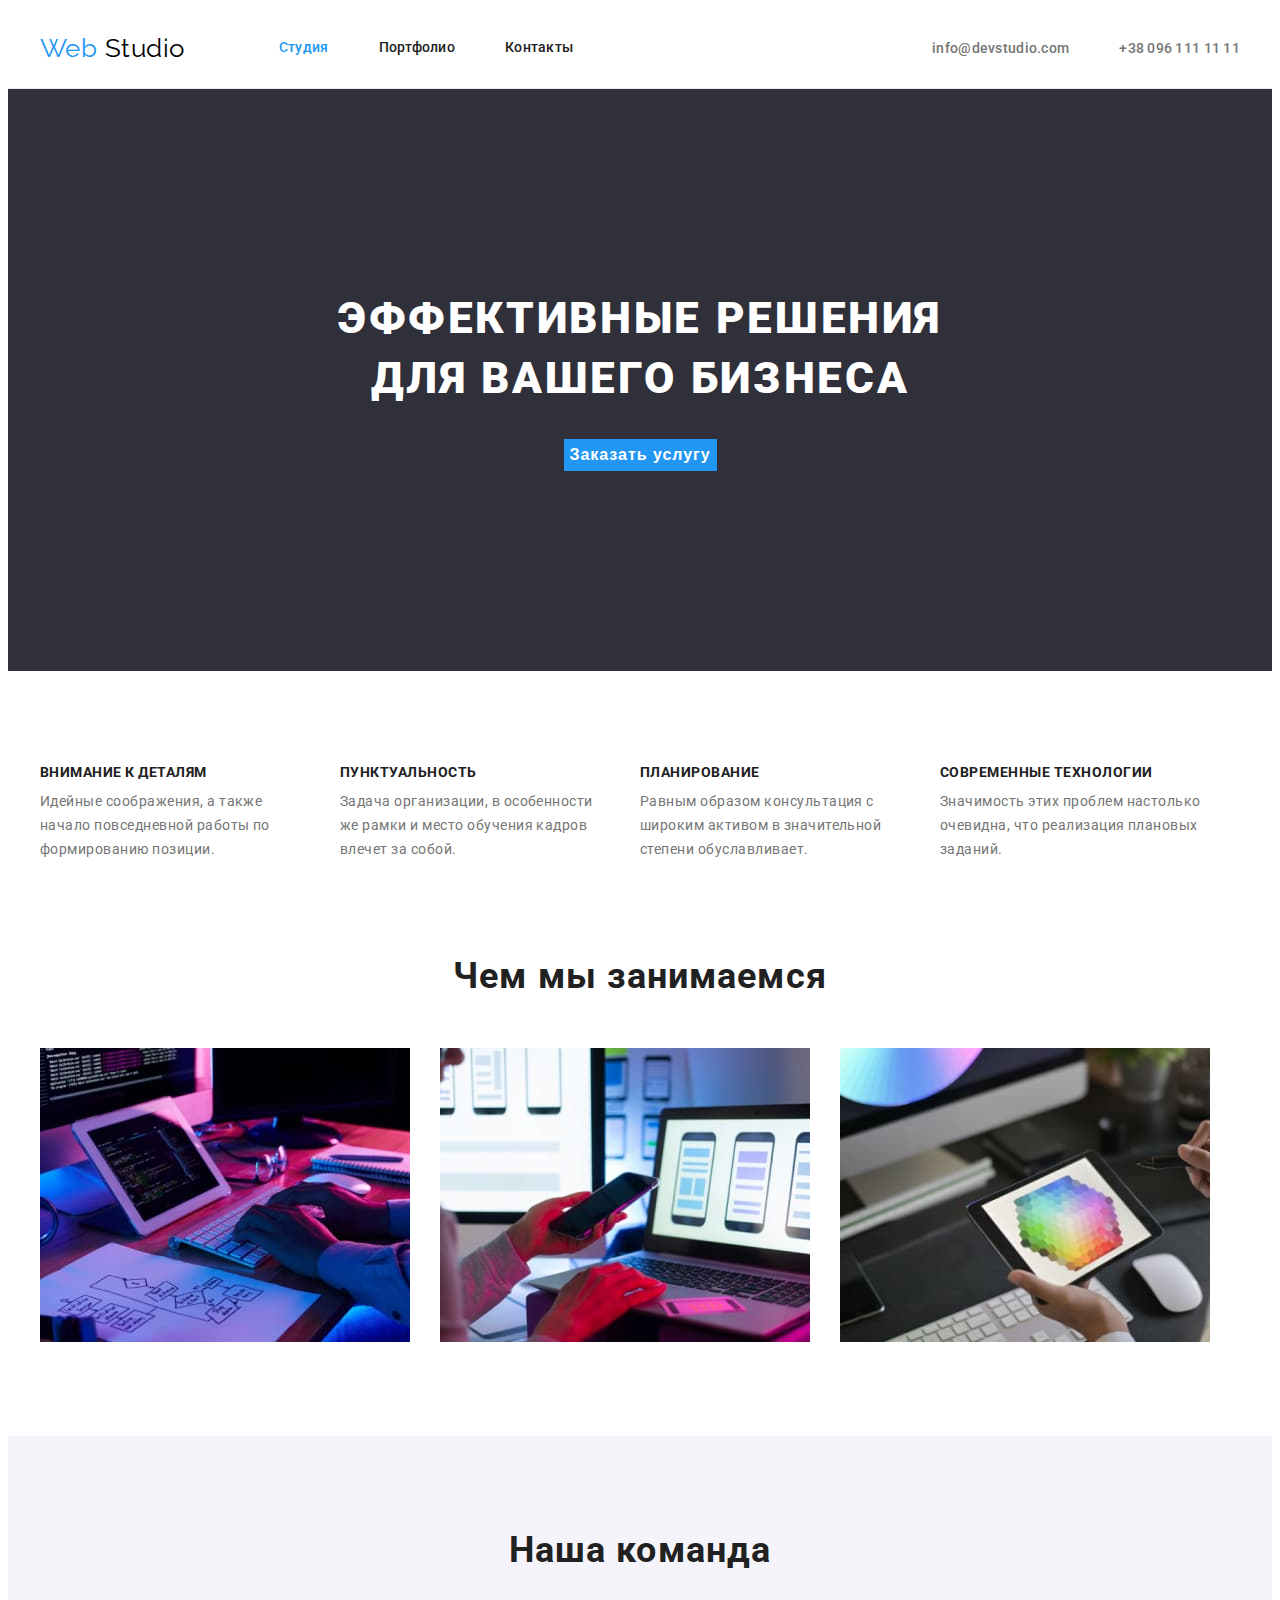
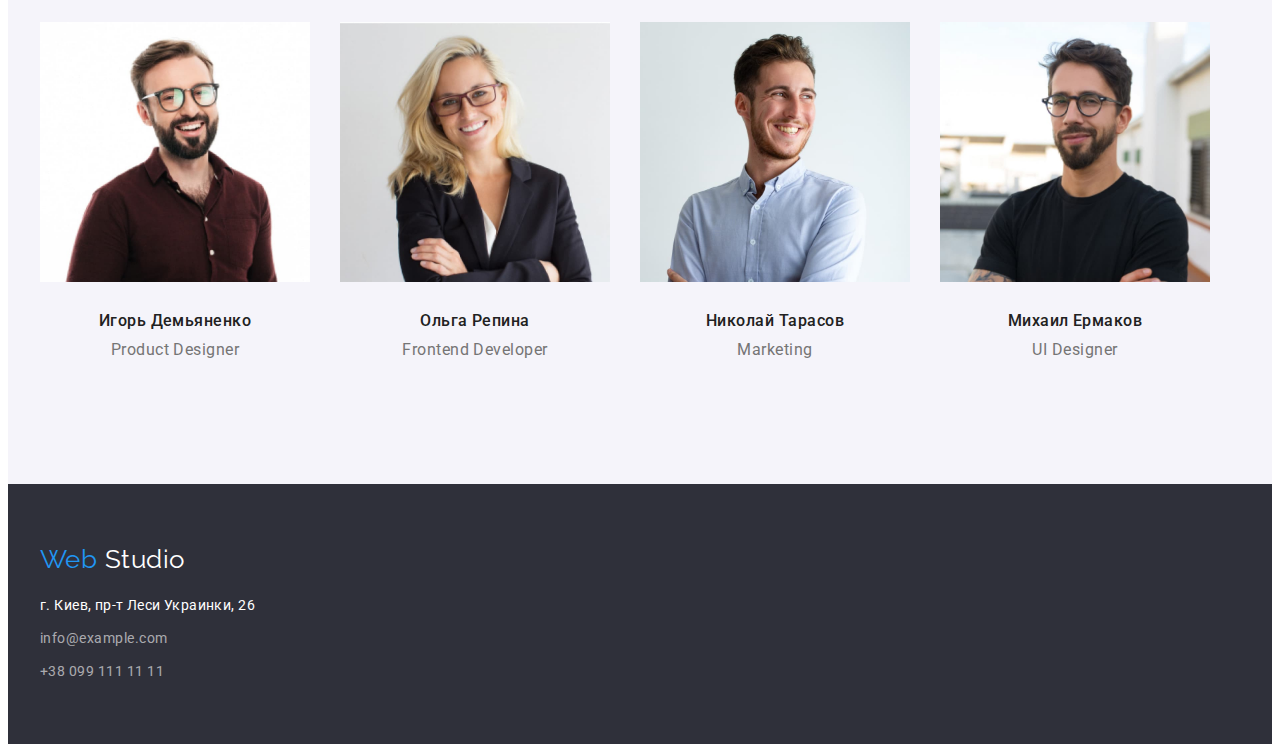
==== index.html @ 9d96d441 "Копирует файлы файлы предыдущей работы" ====
<!DOCTYPE html>
<html lang="ru">
<head>
    <meta charset="UTF-8">
    <meta http-equiv="X-UA-Compatible" content="IE=edge">
    <meta name="viewport" content="width=device-width, initial-scale=1.0">
    <link rel="preconnect" href="https://fonts.googleapis.com">
    <link rel="preconnect" href="https://fonts.gstatic.com" crossorigin>
    <link rel="stylesheet" 
    href="https://cdnjs.cloudflare.com/ajax/libs/modern-normalize/1.1.0/modern-normalize.min.css"
      integrity="sha512-wpPYUAdjBVSE4KJnH1VR1HeZfpl1ub8YT/NKx4PuQ5NmX2tKuGu6U/JRp5y+Y8XG2tV+wKQpNHVUX03MfMFn9Q=="
      crossorigin="anonymous" referrerpolicy="no-referrer"/>
    <link href="https://fonts.googleapis.com/css2?family=Raleway:wght@700&family=Roboto:wght@400;500;700;900&display=swap"
        rel="stylesheet">

    <link rel="stylesheet" href="./css/styles.css">
    <title>Студия</title>
</head>
<body>
<!--HEADER-->
<!--навигация-->
<header class="header">
    <div class="container header-container">
        <nav class="header-nav">
            <a href="./index.html" class="logo link header-logo"> Web <span class="logo-dark">Studio</span> </a>
            <ul class="header-list list">
                <li class="header-item"> <a href="index.html" class="header-link link current">Студия</a> </li>
                <li class="header-item"> <a href="portfolio.html" class="header-link link ">Портфолио</a> </li>
                <li class="header-item"> <a href="" class="header-link link">Контакты</a> </li>
            </ul>
        </nav>
        <!--контакты хедера-->
            <ul class="header-list list">
                <li class="header-item"><a href="mailto:info@devstudio.com" class="header-contacts link">info@devstudio.com</a>
                </li>
                <li class="header-item"><a href="tel:+380961111111" class="header-contacts link">+38 096 111 11 11</a></li>
            </ul>
    </div>
</header>
<!--MAIN-->
<!--кнопка-->
  <main> 
       <section class="hero">
         <div class="container">
               <h1 class="hero-title"> Эффективные решения </br> для вашего бизнеса</h1>
               <button type="button" class="hero-btn">Заказать услугу</button>
         </div>
      </section> 
       
<!--особенности-->
      <section class="section">
          <div class="container ">
              <h2 class="features-title visually-hidden">Особенности</h2>
              <ul class="features-list list">
                <li class="features-item">
                  <h3 class="features-title">Внимание к деталям</h3>
                  <p class="features-text"> Идейные соображения, а также начало повседневной работы по формированию позиции.</p>
                </li>
                <li class="features-item">
                  <h3 class="features-title">Пунктуальность</h3>
                  <p class="features-text">Задача организации, в особенности же рамки и место обучения кадров влечет за собой.</p>
                </li>
                <li class="features-item">
                  <h3 class="features-title">Планирование</h3>
                  <p class="features-text">Равным образом консультация с широким активом в значительной степени обуславливает.</p>
                </li>
                <li class="features-item">
                  <h3 class="features-title">Современные технологии</h3>
                  <p class="features-text">Значимость этих проблем настолько очевидна, что реализация плановых заданий.</p>
                </li>
              </ul>
          </div>
      </section>
<!--чем мы занимаемся-->
      <section class="section activity">
          <div class="container">
              <h2 class="activity-title">Чем мы занимаемся</h2>
                <ul class="activity-list list">
                    <li class="activity-item"><img src="./images/box1.jpg" alt="Сoздание сайта" width="370" height="294"></li>
                    <li class="activity-item"><img src="./images/box2.jpg" alt="Адаптация под мобильные приложения" width="370" height="294"></li>
                    <li class="activity-item"><img src="./images/box3.jpg" alt="Эксклюзивный дизайн" width="370" height="294"></li>
                 </ul>
          </div>
           
      </section>
       
<!--команда-->
       <section class="section team">
           <div class="container">
               <h2 class="section-title-team">Наша команда</h2>
             <ul class="team-list list">
                  <li class="team-item">
                     <img src="./images/img.jpg" alt="Демьяненко" width="270" height="260">
                      <div class="team-item-bottom">
                         <h3 class="team-title">Игорь Демьяненко</h3>
                         <p class="team-text">Product Designer</p>
                      </div>
                  </li>
                  <li class="team-item">
                    <img src="./images/img(1).jpg" alt="Репина" width="270" height="260">
                      <div class="team-item-bottom">
                         <h3 class="team-title">Ольга Репина</h3>
                         <p class="team-text">Frontend Developer</p>
                      </div>
                  </li>
                  <li class="team-item">
                     <img src="./images/img(2).jpg" alt="Тарасов" width="270" height="260">
                      <div class="team-item-bottom">
                         <h3 class="team-title">Николай Тарасов</h3>
                         <p class="team-text">Marketing</p>
                      </div>
                  </li>
                  <li class="team-item">
                     <img src="./images/img(4).jpg" alt="Ермаков" width="270" height="260">
                       <div class="team-item-bottom">
                          <h3 class="team-title">Михаил Ермаков</h3>
                          <p class="team-text">UI Designer</p>
                       </div>
                  </li>
              </ul>
           </div>
            
       </section>
  </main>
    <!--FOOTER-->
    <!--адрес-->
    <footer class="footer">
        <div class="container footer-container">
            <a href="./index.html" class="logo link footer-logo"> Web <span class="footer-logo-light">Studio</span> </a>
          <address>
              <ul class="footer-list list">
                  <li class="footer-item"><a href="" class="address link">г. Киев, пр-т Леси Украинки, 26 </a> </li>
                  <li class="footer-item"><a href="maiilto:info@example.com" class="footer-conracts link">info@example.com</a>
                  </li>
                  <li class="footer-item"><a href="tel:+380991111111" class="footer-conracts link">+38 099 111 11 11</a></li>
              </ul>
          </address>
        </div>
        
    </footer>
</body>
</html>
---- css/styles.css ----
:root {
  --main-title-color: #212121;
  --second-title-color: #757575;
  --third-title-color: #ffffff;
  --main-text-color: #757575;
  --second-text-color: #ffffff99;
  --accent-color: #2196f3;
  --main-btn-color: #2196f3;
  --second-btn-color: #f5f4fa;
  --first-logo-color: #000000;
  --second-logo-color: #ffffff;
  --font-logo: 'Raleway';
  --main-bckgr-color: #ffffff;
  --second-bckgr-color: #2f303a;
  --third-bckgr-color: #f5f4fa;
  --header-bottom-line: #ececec;
  --border-color: #eeeeee;
}

p,
h1,
h2,
h3,
h4,
h5,
h6 {
  margin: 0;
}
ul {
  margin: 0;
  padding: 0;
}
button {
  cursor: pointer;
}
img {
  display: block;
  max-width: 100%;
  height: auto;
}
body {
  font-family: 'Roboto', sans-serif;
  letter-spacing: 0.03em;
  background: #ffffff;
}
.container {
  width: 1200px;
  padding: 0 15px;
  margin: 0 auto;
}
.section {
  padding-top: 94px;
  padding-bottom: 94px;
}
.list {
  list-style: none;
}
.link {
  text-decoration: none;
}

/*--------------------------HEADER----------------------------*/

.header {
  background-color: var(--main-bckgr-color);
  border-bottom: 1px solid var(--header-bottom-line);
}
.header-nav {
  display: flex;
  align-items: center;
}
.header-list {
  display: flex;
  margin-left: auto;
}
.header-item:not(:last-child) {
  margin-right: 50px;
}
.header-container {
  display: flex;
  align-items: center;
}
/*логотип*/
.header-logo {
  margin-right: 94px;
}
.logo {
  color: var(--accent-color);
  font-family: var(--font-logo);
  font-size: 26px;
  line-height: 1.19;
}

.logo-dark {
  color: var(--first-logo-color);
}

/*навигация*/
.header-link {
  display: block;
  padding-top: 32px;
  padding-bottom: 32px;

  font-weight: 500;
  font-size: 14px;
  line-height: 1.14;
  letter-spacing: 0.02em;
  color: var(--main-title-color);
}
.header-link:hover,
.header-link:focus {
  color: var(--accent-color);
}
.header-link.current {
  color: var(--accent-color);
}

/*контакты хедера*/
.header-connect {
  margin-left: auto;
}
.header-connect .header-item:not(:last-child) {
  margin-right: 50px;
}
.header-contacts {
  padding-top: 32px;
  padding-bottom: 32px;

  font-weight: 500;
  font-size: 14px;
  line-height: 1.14;
  letter-spacing: 0.02em;
  color: var(--second-title-color);
}
.header-contacts:hover,
.header-contacts:focus {
  color: var(--accent-color);
}

/*СТУДИЯ------------------------------------------------------*/
/*-----------------------------MAIN----------------------------*/
.hero {
  max-width: 1600px;
  margin: 0 auto;
  padding: 200px 0;

  text-align: center;

  background-color: var(--second-bckgr-color);
}

.hero-title {
  margin-bottom: 30px;
  font-weight: 900;
  font-size: 44px;
  line-height: 1.36;
  letter-spacing: 0.06em;
  text-transform: uppercase;
  color: var(--third-title-color);
}
/*кнопка "заказ услуги"*/

.hero-btn {
  font-weight: bold;
  font-size: 16px;
  color: var(--third-title-color);
  line-height: 1.87;
  letter-spacing: 0.06em;

  border: none;
  background-color: var(--main-btn-color);
}
.hero-btn:hover,
.hero-btn:focus {
  background-color: var(--main-btn-color);
  color: var(--third-title-color);
}

/*особенности*/
.features-list {
  display: flex;

  background-color: var(--main-bckgr-color);
}
.features-item:not(:last-child) {
  margin-right: 30px;
}
.features-item {
  width: 270px;
}
.features-title {
  margin-bottom: 10px;

  font-size: 14px;
  line-height: 1.14;
  text-transform: uppercase;
  color: var(--main-title-color);
}
.features-text {
  font-size: 14px;
  line-height: 1.71;
  color: var(--second-title-color);
}

/*чем мы занимаемся*/
.activity {
  padding-top: 0;
}
.activity-title {
  margin-bottom: 50px;

  font-weight: 700;
  font-size: 36px;
  line-height: 1.16;
  text-align: center;
  letter-spacing: 0.03em;
  color: var(--main-title-color);
}
.activity-list {
  display: flex;
}
.activity-item:not(:last-child) {
  margin-right: 30px;
}
/*наша команда*/
.team {
  background-color: var(--third-bckgr-color);
}

.section-title-team {
  margin-bottom: 50px;

  font-weight: 700;
  font-size: 36px;
  line-height: 1.16;
  text-align: center;
  letter-spacing: 0.03em;
  color: var(--main-title-color);
}
.team-list {
  display: flex;
}
.team-item:not(:last-child) {
  flex-basis: calc(100%-3 * 30px) / 3;
  margin-right: 30px;
}
.team-title {
  margin-bottom: 10px;

  font-weight: 500;
  font-size: 16px;
  line-height: 1.18;
  text-align: center;
  letter-spacing: 0.03em;
  color: var(--main-title-color);
}
.team-text {
  font-size: 16px;
  line-height: 1.18;
  text-align: center;
  letter-spacing: 0.03em;
  color: var(--main-text-color);
}
.team-item-bottom {
  padding-top: 30px;
  padding-bottom: 30px;
}
/*ПОРТФОЛИО---------------------------------------------------*/
/*-------------------------MAIN-------------------------------*/
/*фильтр*/
.visually-hidden {
  position: absolute;
  white-space: nowrap;
  width: 1px;
  height: 1px;
  overflow: hidden;
  border: 0;
  padding: 0;
  clip: rect(0 0 0 0);
  clip-path: inset(50%);
  margin: -1px;
}
.btn-filter {
  display: inline-block;
  padding: 6px 22px;
  font-family: inherit;
  color: var(--main-title-color);
  font-weight: 500;
  font-size: 16px;
  line-height: 1.62;
  text-align: center;

  border-radius: 4px;
  border: transparent;
  background-color: var(--second-btn-color);
}
.btn-filter:hover,
.btn-filter:focus {
  color: var(--third-title-color);
  background-color: var(--main-btn-color);
}

.filter-list {
  display: flex;
  justify-content: center;
  margin-bottom: 50px;
}
.filter-item:not(:last-child) {
  margin-right: 8px;
}
/*проекты*/
.projects-list {
  display: flex;
  flex-wrap: wrap;
}

.projects-item {
  background-color: var(--main-bckgr-color);
}
.projects-item:not(:nth-child(3n)) {
  margin-right: 30px;
}
.projects-item:not(:nth-last-child(-n + 3)) {
  margin-bottom: 30px;
}
.project-title {
  font-weight: 700;
  font-size: 18px;
  line-height: 2;
  letter-spacing: 0.06em;
  color: var(--main-title-color);
}
.project-text {
  font-size: 16px;
  line-height: 1.87;
  letter-spacing: 0.03em;
  color: var(--main-text-color);
}
.project-title-text {
  padding: 20px 24px;
  border-right: 1px solid var(--border-color);
  border-left: 1px solid var(--border-color);
  border-bottom: 1px solid var(--border-color);
}
/*---------------------------FOOTER-----------------------------*/
.footer {
  padding: 60px 0;
  background-color: var(--second-bckgr-color);
}
/*логотип футера*/
.footer-logo-light {
  color: var(--second-logo-color);
}
.footer-logo {
  display: block;
  margin-bottom: 20px;
}
/*адрес*/
.address {
  font-style: normal;
  font-size: 14px;
  letter-spacing: 0.03em;
  line-height: 1.71;
  color: var(--third-title-color);
}
.address:hover,
.address:focus {
  color: var(--main-text-color);
}

.footer-item:not(:last-child) {
  margin-bottom: 9px;
}
.footer-conracts {
  font-style: normal;
  font-size: 14px;
  line-height: 1.71;
  color: var(--second-text-color);
}
.footer-conracts:hover,
.footer-conracts:focus {
  color: #757575;
}
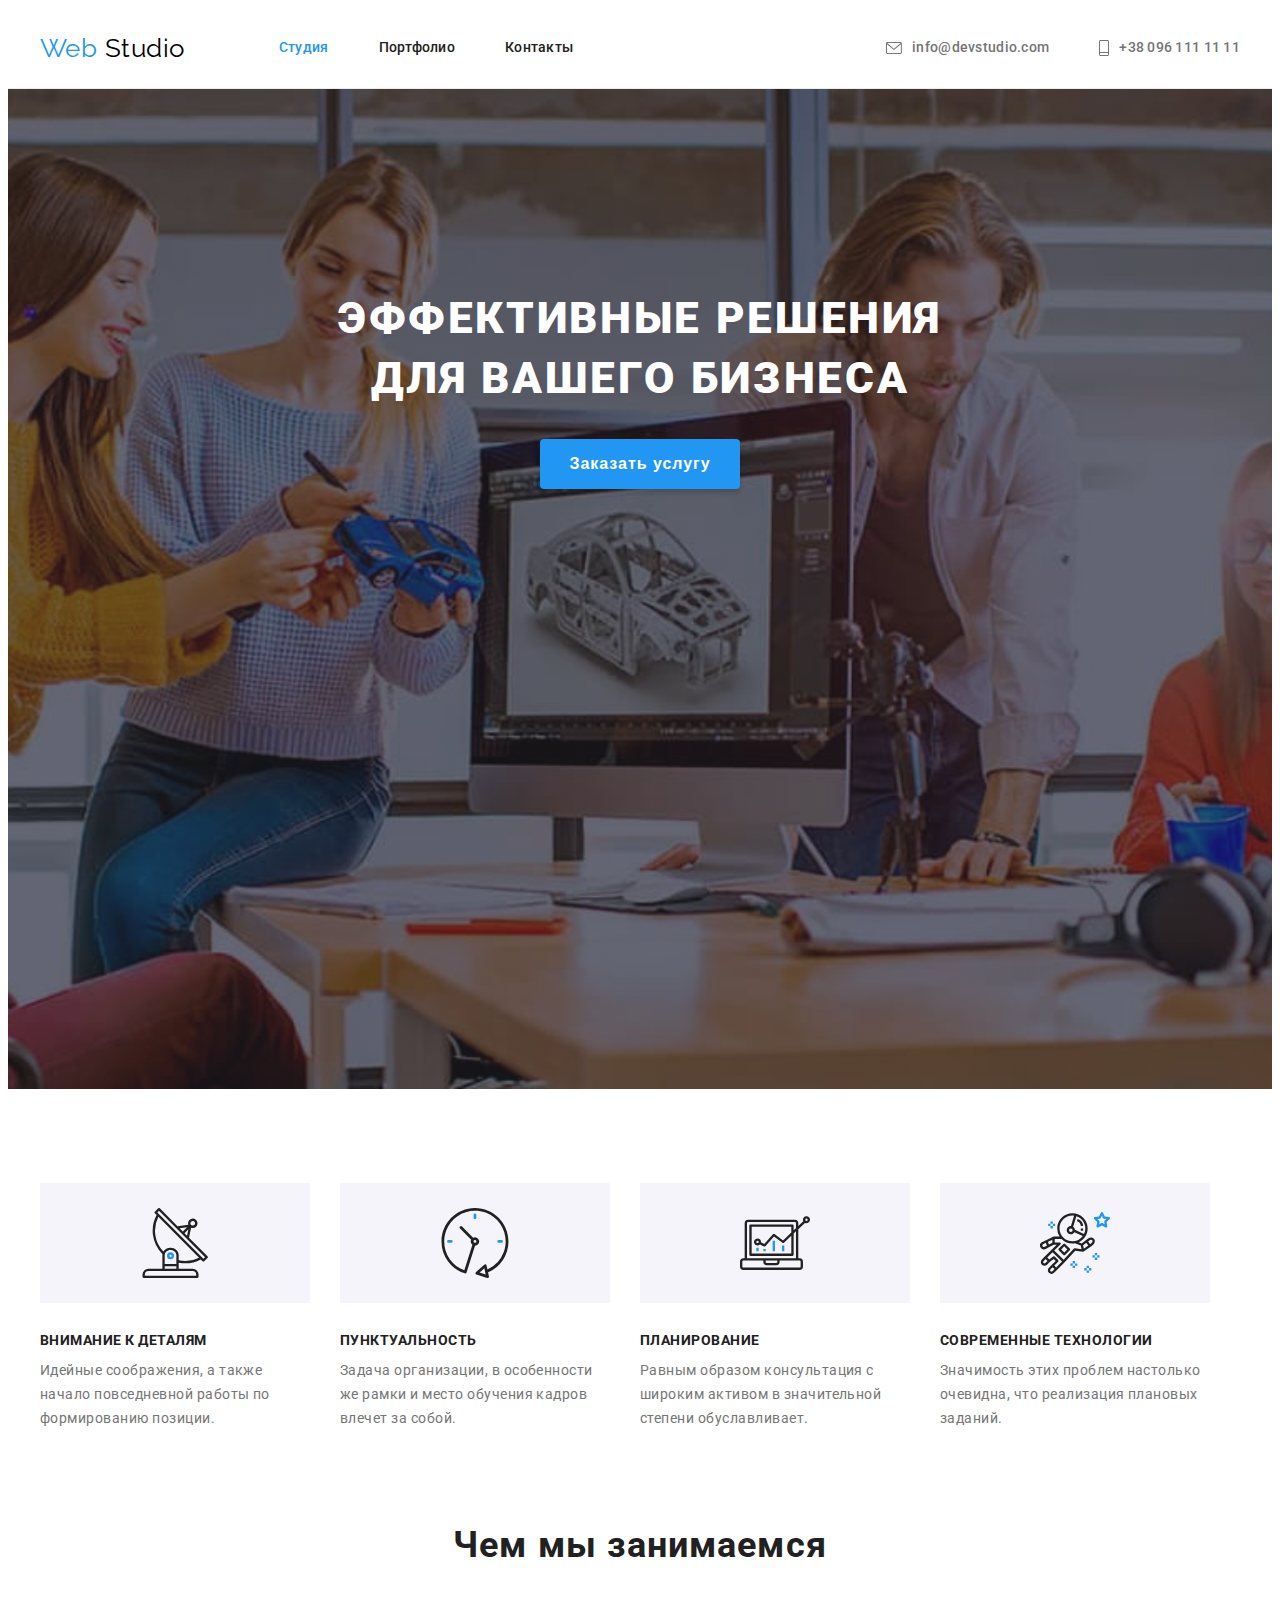
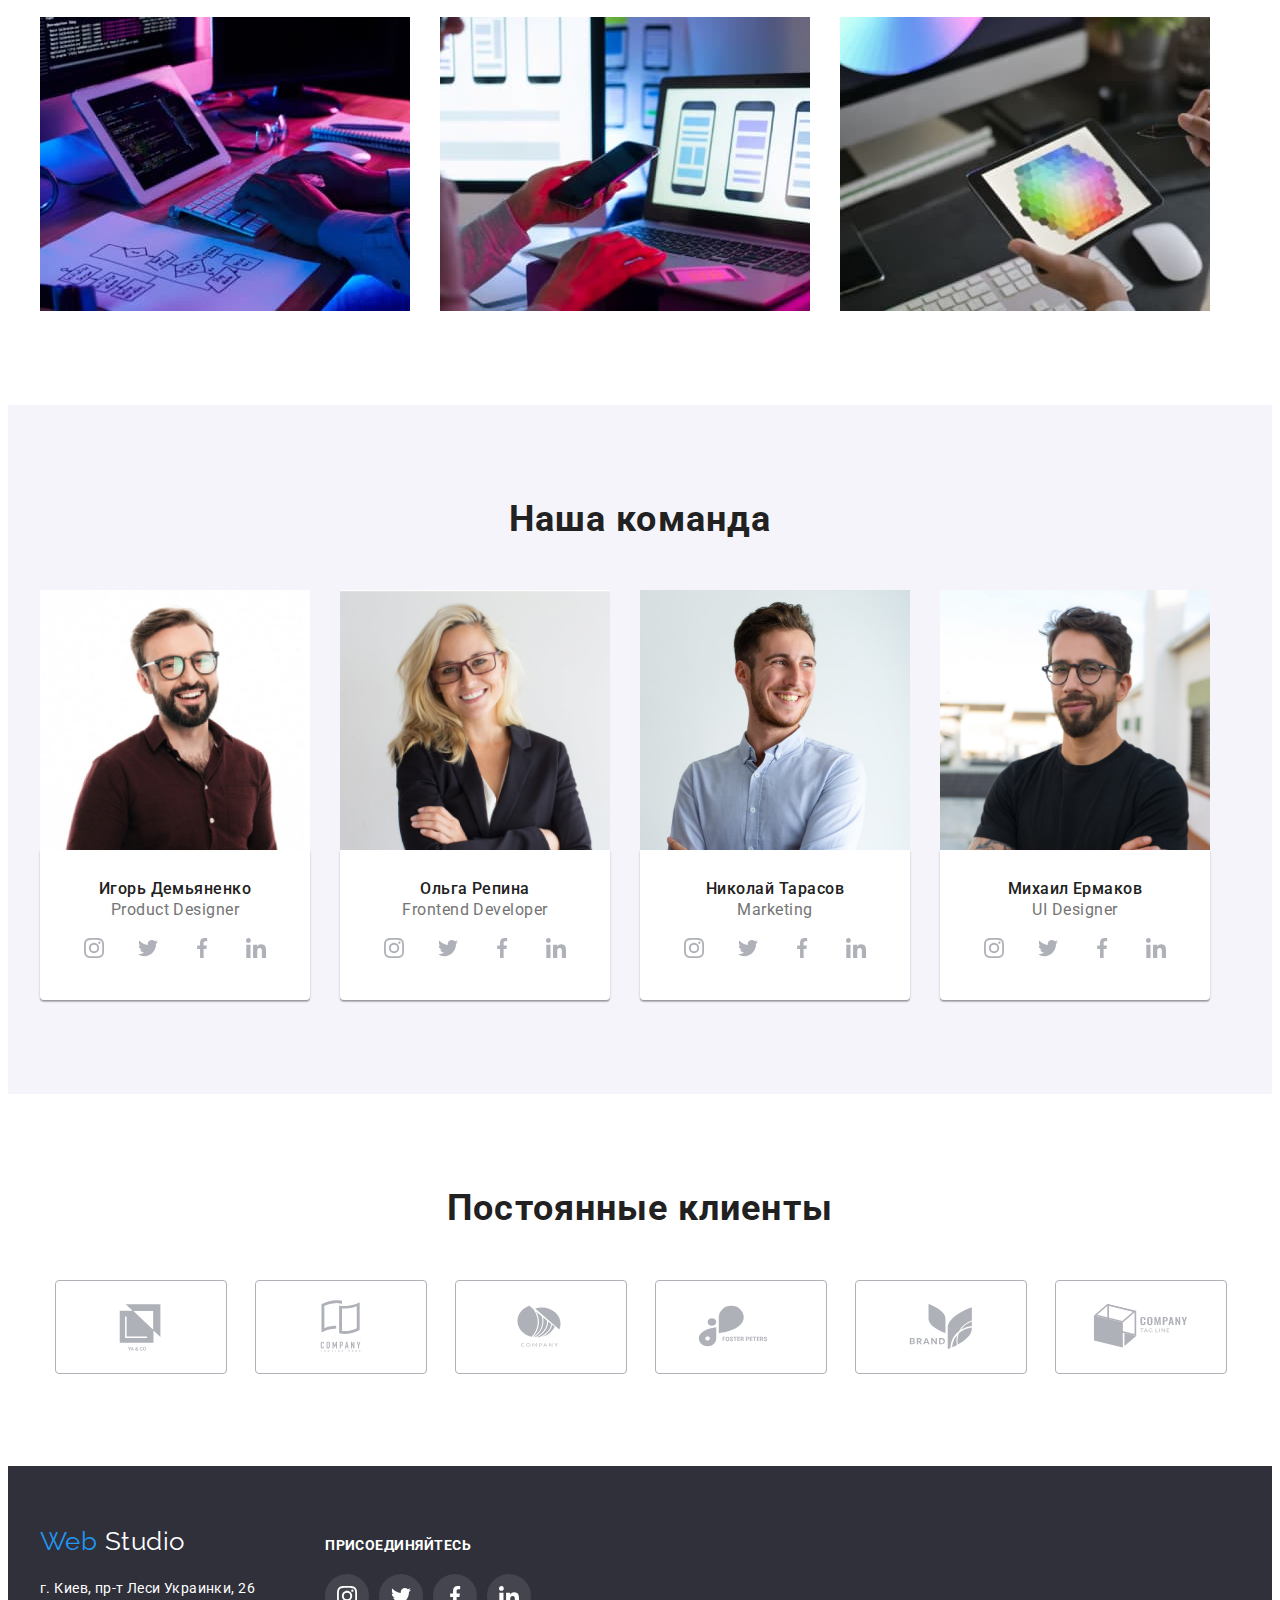
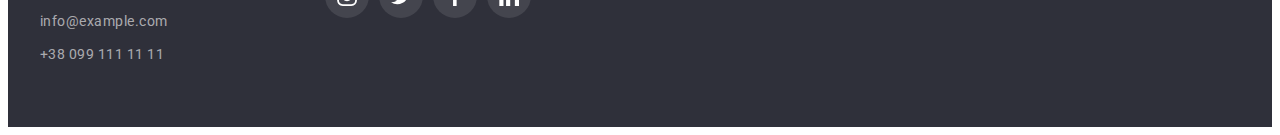
==== commit 41b20dbe: "Добавляет декоративные элементы и эффекты" ====
--- a/index.html
+++ b/index.html
@@ -24,24 +24,35 @@
         <nav class="header-nav">
             <a href="./index.html" class="logo link header-logo"> Web <span class="logo-dark">Studio</span> </a>
             <ul class="header-list list">
-                <li class="header-item"> <a href="index.html" class="header-link link current">Студия</a> </li>
+                <li class="header-item"> <a href="index.html" class="header-link link current">
+                  Студия</a> </li>
                 <li class="header-item"> <a href="portfolio.html" class="header-link link ">Портфолио</a> </li>
                 <li class="header-item"> <a href="" class="header-link link">Контакты</a> </li>
             </ul>
         </nav>
         <!--контакты хедера-->
             <ul class="header-list list">
-                <li class="header-item"><a href="mailto:info@devstudio.com" class="header-contacts link">info@devstudio.com</a>
-                </li>
-                <li class="header-item"><a href="tel:+380961111111" class="header-contacts link">+38 096 111 11 11</a></li>
+                <li class="header-item">
+                  <a href="mailto:info@devstudio.com" class="header-contacts link">
+                  <svg class="mail-icon" width="16" height="12">
+                    <use href="./images/icons.svg#icon-email"></use>
+                  </svg>
+                  info@devstudio.com</a>
+                </li>
+                <li class="header-item">
+                  <a href="tel:+380961111111" class="header-contacts link">
+                    <svg class="mail-icon" width="10" height="16">
+                      <use href="./images/icons.svg#icon-tel"></use>
+                    </svg>
+                    +38 096 111 11 11</a></li>
             </ul>
     </div>
 </header>
 <!--MAIN-->
 <!--кнопка-->
   <main> 
-       <section class="hero">
-         <div class="container">
+       <section class="hero overlay">
+        <div class="container ">
                <h1 class="hero-title"> Эффективные решения </br> для вашего бизнеса</h1>
                <button type="button" class="hero-btn">Заказать услугу</button>
          </div>
@@ -53,18 +64,38 @@
               <h2 class="features-title visually-hidden">Особенности</h2>
               <ul class="features-list list">
                 <li class="features-item">
+                  <div class="thumb">
+                    <svg class="features-icon" width="70" height="70">
+                     <use href="./images/icons.svg#icon-antenna"> </use>
+                    </svg>
+                  </div>  
                   <h3 class="features-title">Внимание к деталям</h3>
                   <p class="features-text"> Идейные соображения, а также начало повседневной работы по формированию позиции.</p>
                 </li>
                 <li class="features-item">
+                  <div class="thumb">
+                    <svg class="features-icon" width="70" height="70">
+                      <use href="./images/icons.svg#icon-clock"> </use>
+                    </svg>
+                  </div>
                   <h3 class="features-title">Пунктуальность</h3>
                   <p class="features-text">Задача организации, в особенности же рамки и место обучения кадров влечет за собой.</p>
                 </li>
                 <li class="features-item">
+                  <div class="thumb">
+                    <svg class="features-icon" width="70" height="70">
+                      <use href="./images/icons.svg#icon-diagram"> </use>
+                    </svg>
+                  </div>
                   <h3 class="features-title">Планирование</h3>
                   <p class="features-text">Равным образом консультация с широким активом в значительной степени обуславливает.</p>
                 </li>
                 <li class="features-item">
+                  <div class="thumb">
+                    <svg class="features-icon" width="70" height="70">
+                      <use href="./images/icons.svg#icon-astronaut"> </use>
+                    </svg>
+                  </div>
                   <h3 class="features-title">Современные технологии</h3>
                   <p class="features-text">Значимость этих проблем настолько очевидна, что реализация плановых заданий.</p>
                 </li>
@@ -74,7 +105,7 @@
 <!--чем мы занимаемся-->
       <section class="section activity">
           <div class="container">
-              <h2 class="activity-title">Чем мы занимаемся</h2>
+              <h2 class="section-title">Чем мы занимаемся</h2>
                 <ul class="activity-list list">
                     <li class="activity-item"><img src="./images/box1.jpg" alt="Сoздание сайта" width="370" height="294"></li>
                     <li class="activity-item"><img src="./images/box2.jpg" alt="Адаптация под мобильные приложения" width="370" height="294"></li>
@@ -87,13 +118,37 @@
 <!--команда-->
        <section class="section team">
            <div class="container">
-               <h2 class="section-title-team">Наша команда</h2>
+               <h2 class="section-title">Наша команда</h2>
              <ul class="team-list list">
                   <li class="team-item">
                      <img src="./images/img.jpg" alt="Демьяненко" width="270" height="260">
                       <div class="team-item-bottom">
                          <h3 class="team-title">Игорь Демьяненко</h3>
                          <p class="team-text">Product Designer</p>
+                         <ul class="team-social-list list">
+                           <li class="team-social-item">
+                             <a href="" class="team-social-link link">
+                               <svg class="team-social-icon" width="20" height="20">
+                                 <use href="./images/icons.svg#icon-instagram"></use>
+                               </svg>
+                             </a>
+                           </li>
+                          <li class="team-social-item">
+                            <a href="" class="team-social-link link"><svg class="team-social-icon" width="20" height="20">
+                              <use href="./images/icons.svg#icon-twitter"></use>
+                            </svg></a>
+                          </li>
+                          <li class="team-social-item">
+                            <a href="" class="team-social-link link"><svg class="team-social-icon" width="20" height="20">
+                              <use href="./images/icons.svg#icon-facebook"></use>
+                            </svg></a>
+                          </li>
+                          <li class="team-social-item">
+                            <a href="" class="team-social-link link"><svg class="team-social-icon" width="20" height="20">
+                              <use href="./images/icons.svg#icon-linkedin"></use>
+                            </svg></a>
+                          </li>
+                         </ul>
                       </div>
                   </li>
                   <li class="team-item">
@@ -101,6 +156,30 @@
                       <div class="team-item-bottom">
                          <h3 class="team-title">Ольга Репина</h3>
                          <p class="team-text">Frontend Developer</p>
+                        <ul class="team-social-list list">
+                          <li class="team-social-item">
+                            <a href="" class="team-social-link link">
+                              <svg class="team-social-icon" width="20" height="20">
+                                <use href="./images/icons.svg#icon-instagram"></use>
+                              </svg>
+                            </a>
+                          </li>
+                          <li class="team-social-item">
+                            <a href="" class="team-social-link link"><svg class="team-social-icon" width="20" height="20">
+                                <use href="./images/icons.svg#icon-twitter"></use>
+                              </svg></a>
+                          </li>
+                          <li class="team-social-item">
+                            <a href="" class="team-social-link link"><svg class="team-social-icon" width="20" height="20">
+                                <use href="./images/icons.svg#icon-facebook"></use>
+                              </svg></a>
+                          </li>
+                          <li class="team-social-item">
+                            <a href="" class="team-social-link link"><svg class="team-social-icon" width="20" height="20">
+                                <use href="./images/icons.svg#icon-linkedin"></use>
+                              </svg></a>
+                          </li>
+                        </ul>
                       </div>
                   </li>
                   <li class="team-item">
@@ -108,6 +187,30 @@
                       <div class="team-item-bottom">
                          <h3 class="team-title">Николай Тарасов</h3>
                          <p class="team-text">Marketing</p>
+                        <ul class="team-social-list list">
+                          <li class="team-social-item">
+                            <a href="" class="team-social-link link">
+                              <svg class="team-social-icon" width="20" height="20">
+                                <use href="./images/icons.svg#icon-instagram"></use>
+                              </svg>
+                            </a>
+                          </li>
+                          <li class="team-social-item">
+                            <a href="" class="team-social-link link"><svg class="team-social-icon" width="20" height="20">
+                                <use href="./images/icons.svg#icon-twitter"></use>
+                              </svg></a>
+                          </li>
+                          <li class="team-social-item">
+                            <a href="" class="team-social-link link"><svg class="team-social-icon" width="20" height="20">
+                                <use href="./images/icons.svg#icon-facebook"></use>
+                              </svg></a>
+                          </li>
+                          <li class="team-social-item">
+                            <a href="" class="team-social-link link"><svg class="team-social-icon" width="20" height="20">
+                                <use href="./images/icons.svg#icon-linkedin"></use>
+                              </svg></a>
+                          </li>
+                        </ul>
                       </div>
                   </li>
                   <li class="team-item">
@@ -115,17 +218,81 @@
                        <div class="team-item-bottom">
                           <h3 class="team-title">Михаил Ермаков</h3>
                           <p class="team-text">UI Designer</p>
+                          <ul class="team-social-list list">
+                            <li class="team-social-item">
+                              <a href="" class="team-social-link link">
+                                <svg class="team-social-icon" width="20" height="20">
+                                  <use href="./images/icons.svg#icon-instagram"></use>
+                                </svg>
+                              </a>
+                            </li>
+                            <li class="team-social-item">
+                              <a href="" class="team-social-link link"><svg class="team-social-icon" width="20" height="20">
+                                  <use href="./images/icons.svg#icon-twitter"></use>
+                                </svg></a>
+                            </li>
+                            <li class="team-social-item">
+                              <a href="" class="team-social-link link"><svg class="team-social-icon" width="20" height="20">
+                                  <use href="./images/icons.svg#icon-facebook"></use>
+                                </svg></a>
+                            </li>
+                            <li class="team-social-item">
+                              <a href="" class="team-social-link link"><svg class="team-social-icon" width="20" height="20">
+                                  <use href="./images/icons.svg#icon-linkedin"></use>
+                                </svg></a>
+                            </li>
+                          </ul>
                        </div>
                   </li>
               </ul>
            </div>
             
+       </section>
+
+       <section class="section client">
+         <div class="container">
+              <h2 class="section-title">Постоянные клиенты</h2>
+            <ul class="client-list list">
+                <li class="client-item"> <a href="" class="client-link link">
+                  <svg class="client-icon" width="106" height="60">
+                    <use href="./images/icons.svg#icon-Logo"></use>
+                  </svg>
+                </a> </li>
+                <li class="client-item"> <a href="" class="client-link link">
+                  <svg class="client-icon" width="106" height="60">
+                    <use href="./images/icons.svg#icon-Logo-1"></use>
+                  </svg>
+                </a> </li>
+                <li class="client-item"> <a href="" class="client-link link">
+                  <svg class="client-icon" width="106" height="60">
+                    <use href="./images/icons.svg#icon-Logo-2"></use>
+                  </svg>
+                </a> </li>
+                <li class="client-item"> <a href="" class="client-link link">
+                  <svg class="client-icon" width="106" height="60">
+                    <use href="./images/icons.svg#icon-Logo-3"></use>
+                  </svg>
+                </a> </li>
+                <li class="client-item"> <a href="" class="client-link link">
+                  <svg class="client-icon" width="106" height="60">
+                    <use href="./images/icons.svg#icon-Logo-4"></use>
+                  </svg>
+                </a> </li>
+                <li class="client-item"> <a href="" class="client-link link">
+                  <svg class="client-icon" width="106" height="60">
+                    <use href="./images/icons.svg#icon-Logo-5"></use>
+                  </svg>
+                </a> </li>
+            </ul>
+         </div>
+        
        </section>
   </main>
     <!--FOOTER-->
     <!--адрес-->
     <footer class="footer">
         <div class="container footer-container">
+          <div class="address-box">
             <a href="./index.html" class="logo link footer-logo"> Web <span class="footer-logo-light">Studio</span> </a>
           <address>
               <ul class="footer-list list">
@@ -135,8 +302,42 @@
                   <li class="footer-item"><a href="tel:+380991111111" class="footer-conracts link">+38 099 111 11 11</a></li>
               </ul>
           </address>
+          </div>  
+          <div class="social-box">
+          <h3 class="footer-social-title">Присоединяйтесь</h3>
+          <ul class="footer-social-list list">
+            <li class="footer-social-item">
+              <a href="" class="footer-social-link link">
+                <svg class="footer-social-icon" width="20" height="20">
+                  <use href="./images/icons.svg#icon-instagram-f"></use>
+                </svg>
+              </a>
+            </li>
+            <li class="footer-social-item">
+              <a href="" class="footer-social-link link">
+                <svg class="footer-social-icon" width="20" height="20">
+                  <use href="./images/icons.svg#icon-twitter-f"></use>
+                </svg>
+              </a>
+            </li>
+            <li class="footer-social-item">
+              <a href="" class="footer-social-link link">
+                <svg class="footer-social-icon" width="20" height="20">
+                  <use href="./images/icons.svg#icon-facebook-f"></use>
+                </svg>
+              </a>
+            </li>
+            <li class="footer-social-item">
+              <a href="" class="footer-social-link link">
+                <svg class="footer-social-icon" width="20" height="20">
+                  <use href="./images/icons.svg#icon-linkedin-f"></use>
+                </svg>
+              </a>
+            </li>
+          </ul>
+        </div>
         </div>
         
     </footer>
 </body>
-</html>+</html> --- a/css/styles.css
+++ b/css/styles.css
@@ -14,7 +14,10 @@
   --second-bckgr-color: #2f303a;
   --third-bckgr-color: #f5f4fa;
   --header-bottom-line: #ececec;
-  --border-color: #eeeeee;
+  --thumb-color: #f5f4fa;
+  --first-social-icon-color: #afb1b8;
+  --second-social-icon-color: #ffffff;
+  --hover-social-icon-color: #ffffff;
 }
 
 p,
@@ -32,6 +35,7 @@
 }
 button {
   cursor: pointer;
+  outline: none;
 }
 img {
   display: block;
@@ -57,6 +61,18 @@
 }
 .link {
   text-decoration: none;
+  cursor: pointer;
+  outline: none;
+}
+.section-title {
+  margin-bottom: 50px;
+
+  font-weight: 700;
+  font-size: 36px;
+  line-height: 1.16;
+  text-align: center;
+  letter-spacing: 0.03em;
+  color: var(--main-title-color);
 }
 
 /*--------------------------HEADER----------------------------*/
@@ -123,6 +139,10 @@
   margin-right: 50px;
 }
 .header-contacts {
+  display: flex;
+  justify-content: center;
+  align-items: center;
+
   padding-top: 32px;
   padding-bottom: 32px;
 
@@ -131,6 +151,10 @@
   line-height: 1.14;
   letter-spacing: 0.02em;
   color: var(--second-title-color);
+}
+.mail-icon {
+  fill: currentColor;
+  margin-right: 10px;
 }
 .header-contacts:hover,
 .header-contacts:focus {
@@ -148,7 +172,21 @@
 
   background-color: var(--second-bckgr-color);
 }
-
+.overlay {
+  max-width: 1600px;
+  height: 600px;
+
+  margin-right: auto;
+  margin-left: auto;
+
+  background-image: linear-gradient(to right, rgba(47, 48, 58, 0.4), rgba(47, 48, 58, 0.4)),
+    url('../images/hero-bckg.jpg');
+
+  background-size: cover;
+  background-repeat: no-repeat;
+  background-position: center;
+  background-color: var(--second-bckgr-color);
+}
 .hero-title {
   margin-bottom: 30px;
   font-weight: 900;
@@ -161,6 +199,9 @@
 /*кнопка "заказ услуги"*/
 
 .hero-btn {
+  padding: 0;
+  width: 200px;
+  height: 50px;
   font-weight: bold;
   font-size: 16px;
   color: var(--third-title-color);
@@ -169,6 +210,8 @@
 
   border: none;
   background-color: var(--main-btn-color);
+  box-shadow: 0px 4px 4px rgba(0, 0, 0, 0.15);
+  border-radius: 4px;
 }
 .hero-btn:hover,
 .hero-btn:focus {
@@ -182,6 +225,19 @@
 
   background-color: var(--main-bckgr-color);
 }
+.thumb {
+  display: flex;
+  justify-content: center;
+  align-items: center;
+  height: 120px;
+  margin-bottom: 30px;
+
+  background: var(--thumb-color);
+}
+.features-icon {
+  margin-left: auto;
+  margin-right: auto;
+}
 .features-item:not(:last-child) {
   margin-right: 30px;
 }
@@ -206,16 +262,6 @@
 .activity {
   padding-top: 0;
 }
-.activity-title {
-  margin-bottom: 50px;
-
-  font-weight: 700;
-  font-size: 36px;
-  line-height: 1.16;
-  text-align: center;
-  letter-spacing: 0.03em;
-  color: var(--main-title-color);
-}
 .activity-list {
   display: flex;
 }
@@ -226,19 +272,9 @@
 .team {
   background-color: var(--third-bckgr-color);
 }
-
-.section-title-team {
-  margin-bottom: 50px;
-
-  font-weight: 700;
-  font-size: 36px;
-  line-height: 1.16;
-  text-align: center;
-  letter-spacing: 0.03em;
-  color: var(--main-title-color);
-}
 .team-list {
   display: flex;
+  margin-right: -30px;
 }
 .team-item:not(:last-child) {
   flex-basis: calc(100%-3 * 30px) / 3;
@@ -255,8 +291,9 @@
   color: var(--main-title-color);
 }
 .team-text {
+  margin-bottom: 16px;
   font-size: 16px;
-  line-height: 1.18;
+  line-height: 1.18px;
   text-align: center;
   letter-spacing: 0.03em;
   color: var(--main-text-color);
@@ -265,6 +302,83 @@
   padding-top: 30px;
   padding-bottom: 30px;
 }
+.team-item-bottom {
+  background-color: var(--main-bckgr-color);
+  box-shadow: 0px 1px 3px rgba(0, 0, 0, 0.12), 0px 1px 1px rgba(0, 0, 0, 0.14),
+    0px 2px 1px rgba(0, 0, 0, 0.2);
+  border-radius: 0px 0px 4px 4px;
+}
+.team-social-list {
+  display: flex;
+  justify-content: center;
+  align-items: center;
+}
+.team-social-item {
+  width: 44px;
+  height: 44px;
+}
+.team-social-item + .team-social-item {
+  margin-left: 10px;
+}
+.team-social-link {
+  display: flex;
+  justify-content: center;
+  align-items: center;
+
+  width: 100%;
+  height: 100%;
+
+  color: var(--first-social-icon-color);
+  background-color: #fff;
+  border-radius: 50%;
+}
+.team-social-icon {
+  fill: currentColor;
+}
+.team-social-link:hover,
+.team-social-link:focus {
+  background-color: var(--accent-color);
+  color: var(--hover-social-icon-color);
+}
+/*постоянные клиенты*/
+.client {
+  background-color: var(--main-bckgr-color);
+}
+.client-list {
+  display: flex;
+  justify-content: center;
+  align-items: center;
+}
+.client-item {
+  width: 170px;
+  height: 92px;
+}
+.client-item + .client-item {
+  margin-left: 30px;
+}
+.client-link {
+  display: flex;
+  justify-content: center;
+  align-items: center;
+
+  width: 100%;
+  height: 100%;
+
+  color: var(--first-social-icon-color);
+  background-color: var(--main-bckgr-color);
+  border: 1px solid var(--first-social-icon-color);
+  border-radius: 4px;
+}
+.client-icon {
+  fill: currentColor;
+}
+.client-link:hover,
+.client-link:focus {
+  background-color: var(--hover-social-icon-color);
+  color: var(--accent-color);
+  border-color: var(--accent-color);
+}
+
 /*ПОРТФОЛИО---------------------------------------------------*/
 /*-------------------------MAIN-------------------------------*/
 /*фильтр*/
@@ -298,6 +412,9 @@
 .btn-filter:focus {
   color: var(--third-title-color);
   background-color: var(--main-btn-color);
+  box-shadow: 0px 3px 1px rgba(0, 0, 0, 0.1), 0px 1px 2px rgba(0, 0, 0, 0.08),
+    0px 2px 2px rgba(0, 0, 0, 0.12);
+  border-radius: 4px;
 }
 
 .filter-list {
@@ -342,12 +459,23 @@
   border-left: 1px solid var(--border-color);
   border-bottom: 1px solid var(--border-color);
 }
-/*---------------------------FOOTER-----------------------------*/
+.thumb-project:hover,
+.thumb-project:focus {
+  box-sizing: border-box;
+  box-shadow: 0px 1px 1px rgba(0, 0, 0, 0.12), 0px 4px 4px rgba(0, 0, 0, 0.06),
+    1px 4px 6px rgba(0, 0, 0, 0.16);
+}
+/*------------------------FOOTER-----------------------------*/
 .footer {
-  padding: 60px 0;
   background-color: var(--second-bckgr-color);
 }
+.footer-container {
+  display: block;
+  padding-top: 60px;
+  padding-bottom: 60px;
+}
 /*логотип футера*/
+
 .footer-logo-light {
   color: var(--second-logo-color);
 }
@@ -367,7 +495,6 @@
 .address:focus {
   color: var(--main-text-color);
 }
-
 .footer-item:not(:last-child) {
   margin-bottom: 9px;
 }
@@ -381,3 +508,58 @@
 .footer-conracts:focus {
   color: #757575;
 }
+
+.footer-container {
+  display: flex;
+  align-items: baseline;
+}
+.address-box {
+  margin-right: 70px;
+}
+.footer-social-title {
+  font-size: 14px;
+  line-height: 1.14;
+  text-transform: uppercase;
+
+  margin-bottom: 20px;
+
+  color: var(--third-title-color);
+}
+
+.footer-social-title {
+  font-size: 14px;
+  line-height: 1.14;
+  text-transform: uppercase;
+
+  color: var(--third-title-color);
+}
+.footer-social-list {
+  display: flex;
+  justify-content: center;
+}
+.footer-social-link {
+  display: flex;
+  justify-content: center;
+  align-items: center;
+
+  width: 100%;
+  height: 100%;
+
+  color: var(--second-social-icon-color);
+  background-color: rgba(255, 255, 255, 0.1);
+  border-radius: 50%;
+}
+.footer-social-item {
+  width: 44px;
+  height: 44px;
+}
+.footer-social-item + .footer-social-item {
+  margin-left: 10px;
+}
+.footer-social-icon {
+  fill: currentColor;
+}
+.footer-social-link:hover,
+.footer-social-link:focus {
+  background-color: var(--accent-color);
+}
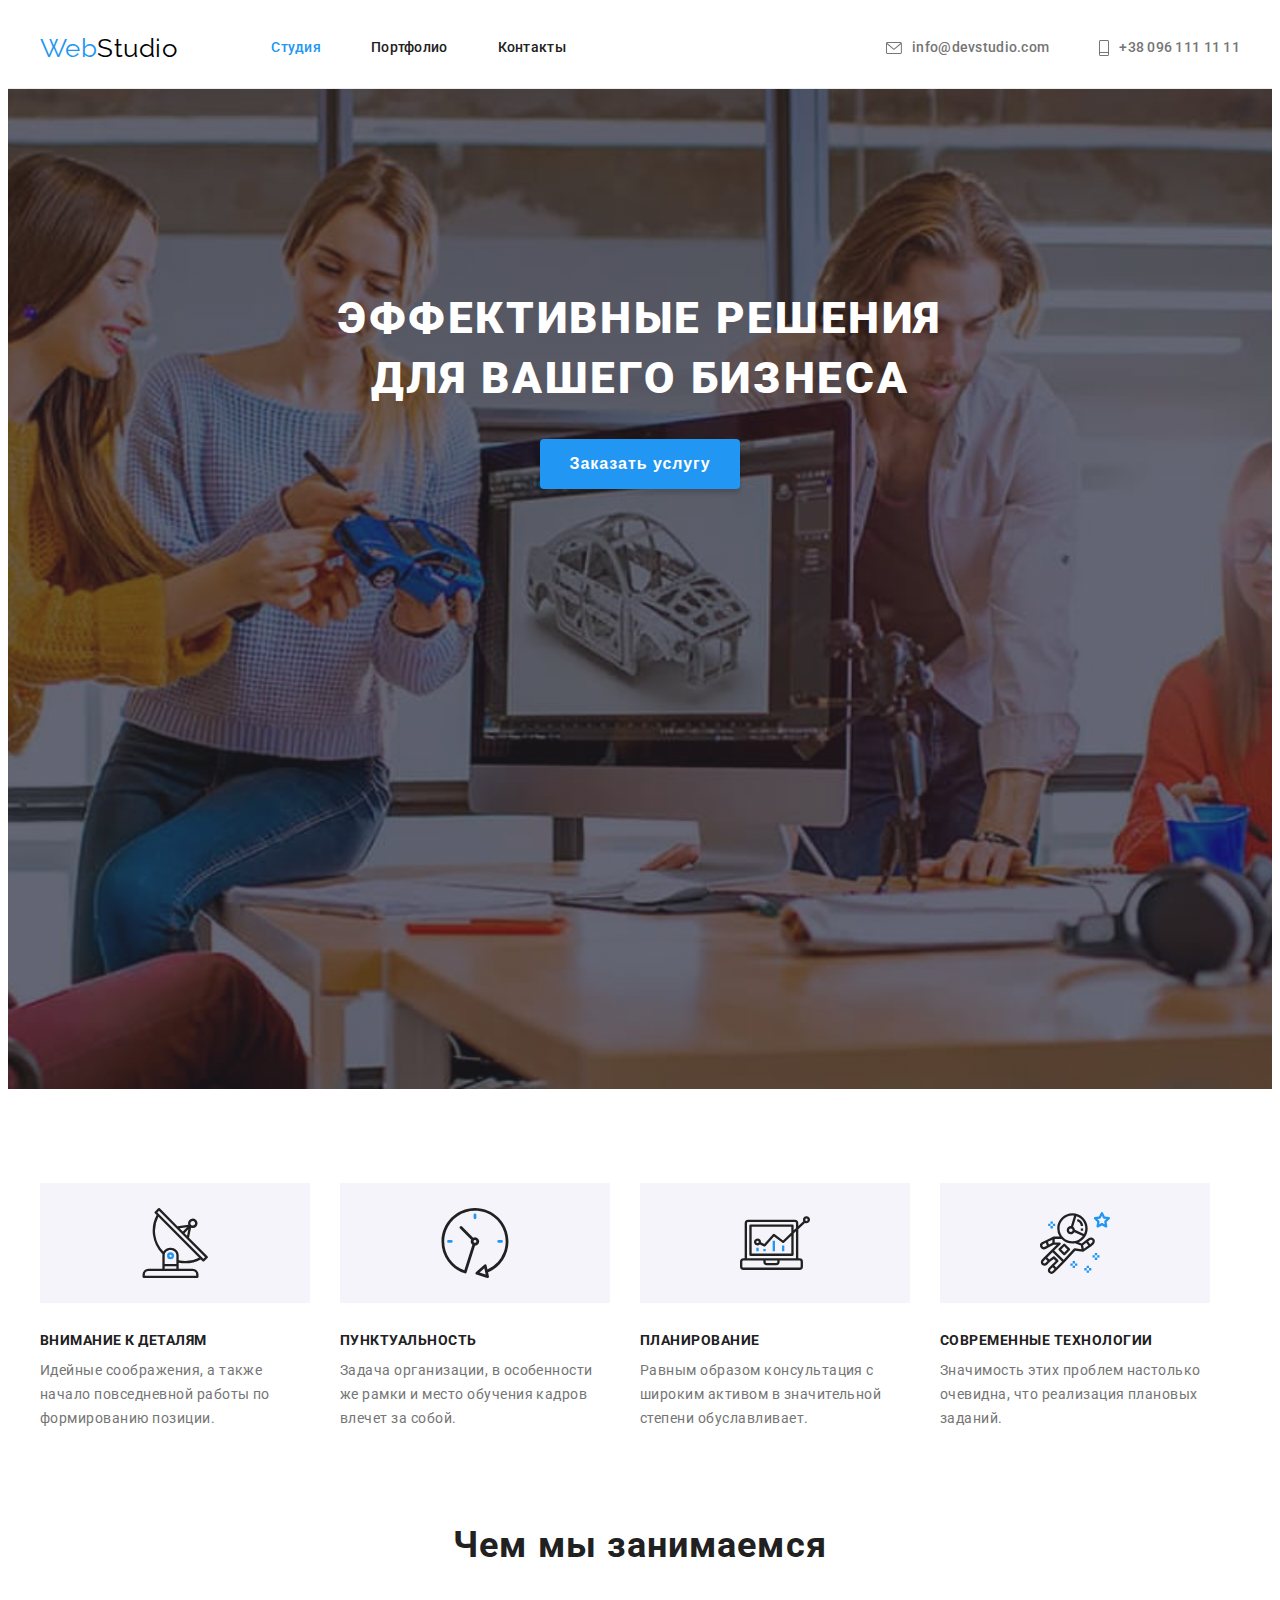
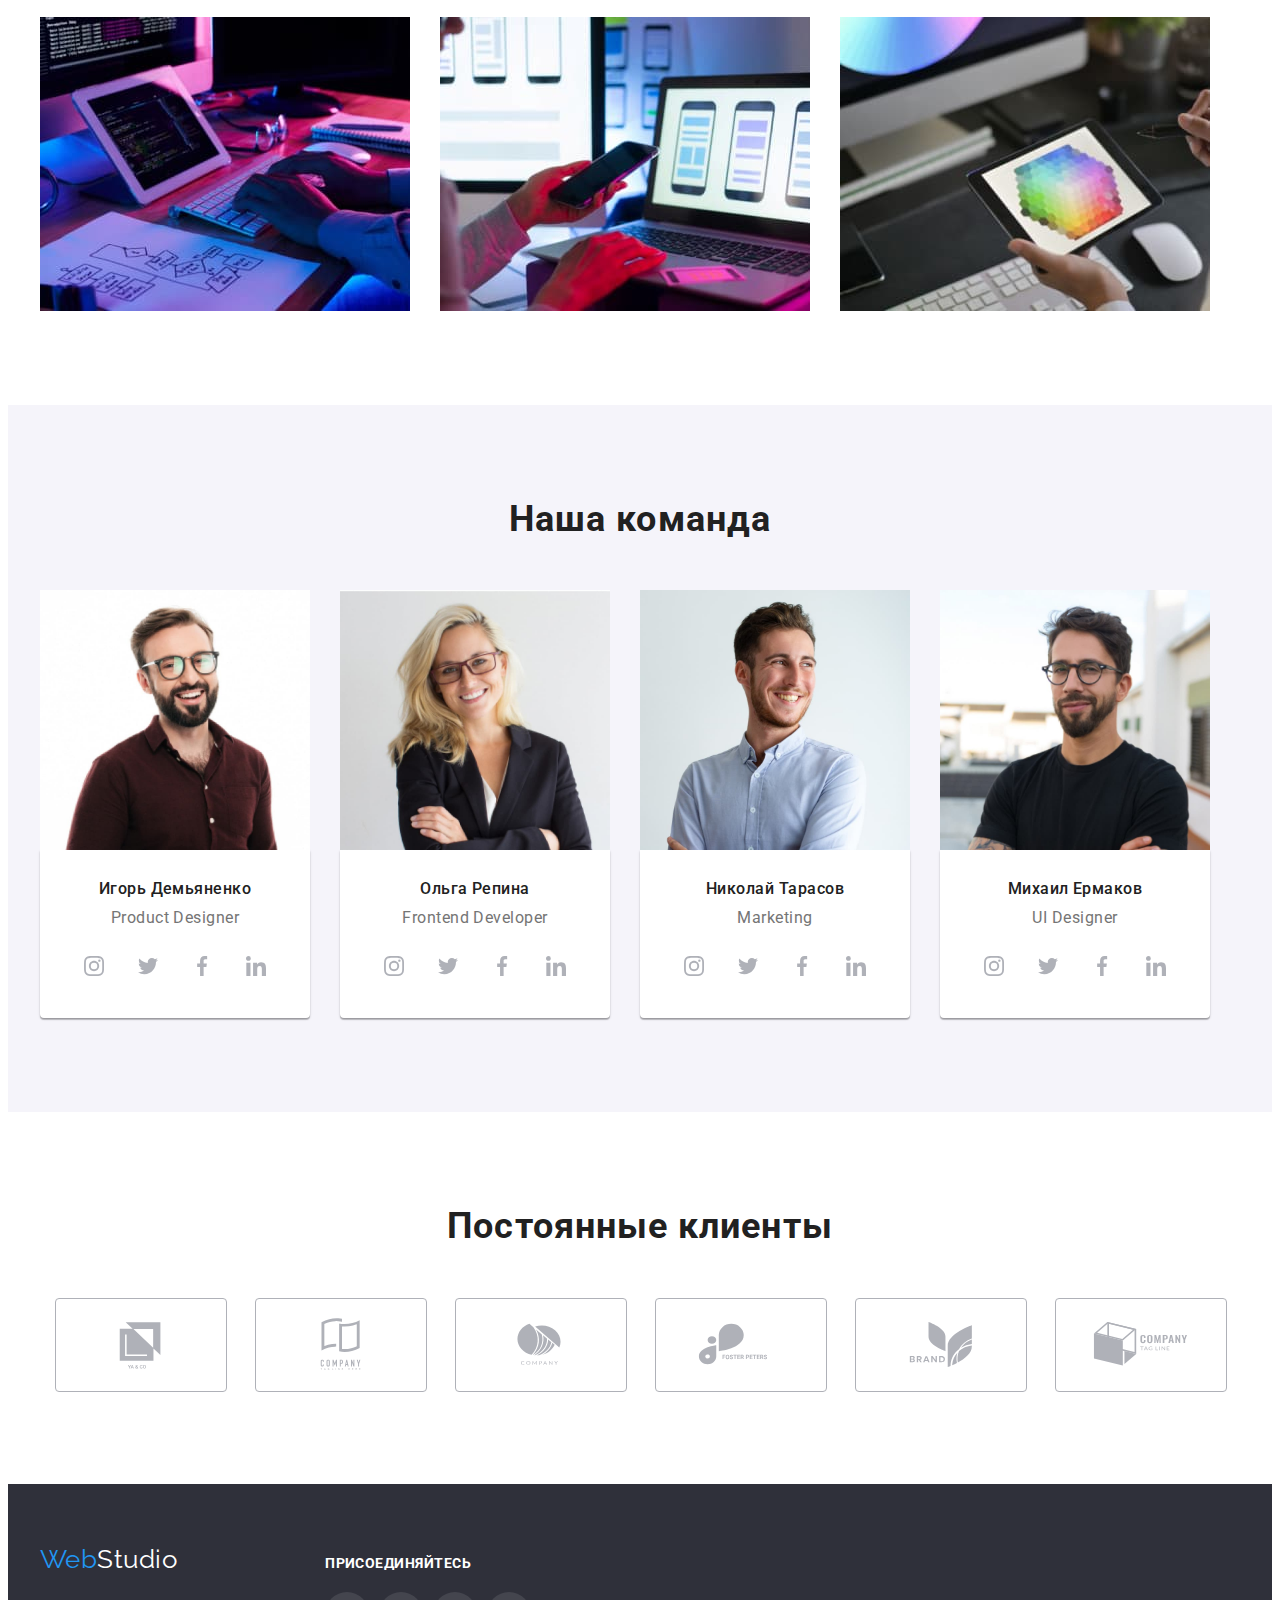
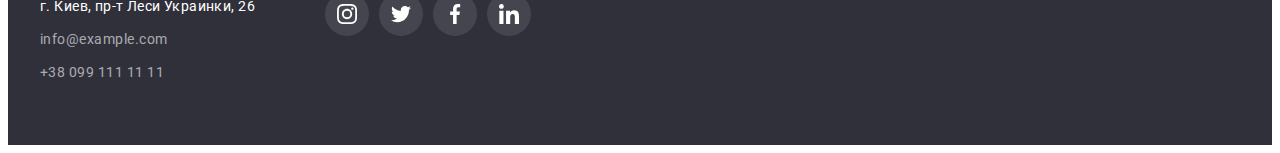
==== commit 42f3bc4b: "Добавляет финальные изменения" ====
--- a/index.html
+++ b/index.html
@@ -22,7 +22,7 @@
 <header class="header">
     <div class="container header-container">
         <nav class="header-nav">
-            <a href="./index.html" class="logo link header-logo"> Web <span class="logo-dark">Studio</span> </a>
+            <a href="./index.html" class="logo link header-logo"> Web<span class="logo-dark">Studio</span> </a>
             <ul class="header-list list">
                 <li class="header-item"> <a href="index.html" class="header-link link current">
                   Студия</a> </li>
@@ -293,7 +293,7 @@
     <footer class="footer">
         <div class="container footer-container">
           <div class="address-box">
-            <a href="./index.html" class="logo link footer-logo"> Web <span class="footer-logo-light">Studio</span> </a>
+            <a href="./index.html" class="logo link footer-logo"> Web<span class="footer-logo-light">Studio</span> </a>
           <address>
               <ul class="footer-list list">
                   <li class="footer-item"><a href="" class="address link">г. Киев, пр-т Леси Украинки, 26 </a> </li>
--- a/css/styles.css
+++ b/css/styles.css
@@ -18,6 +18,7 @@
   --first-social-icon-color: #afb1b8;
   --second-social-icon-color: #ffffff;
   --hover-social-icon-color: #ffffff;
+  --border-projects-color: #eeeeee;
 }
 
 p,
@@ -35,7 +36,6 @@
 }
 button {
   cursor: pointer;
-  outline: none;
 }
 img {
   display: block;
@@ -62,7 +62,6 @@
 .link {
   text-decoration: none;
   cursor: pointer;
-  outline: none;
 }
 .section-title {
   margin-bottom: 50px;
@@ -234,10 +233,7 @@
 
   background: var(--thumb-color);
 }
-.features-icon {
-  margin-left: auto;
-  margin-right: auto;
-}
+
 .features-item:not(:last-child) {
   margin-right: 30px;
 }
@@ -293,7 +289,7 @@
 .team-text {
   margin-bottom: 16px;
   font-size: 16px;
-  line-height: 1.18px;
+  line-height: 1.18;
   text-align: center;
   letter-spacing: 0.03em;
   color: var(--main-text-color);
@@ -455,12 +451,14 @@
 }
 .project-title-text {
   padding: 20px 24px;
-  border-right: 1px solid var(--border-color);
-  border-left: 1px solid var(--border-color);
-  border-bottom: 1px solid var(--border-color);
-}
-.thumb-project:hover,
-.thumb-project:focus {
+  border: 1px solid var(--border-projects-color);
+  box-sizing: border-box;
+}
+.project-link {
+  display: block;
+}
+.project-link:hover,
+.project-link:focus {
   box-sizing: border-box;
   box-shadow: 0px 1px 1px rgba(0, 0, 0, 0.12), 0px 4px 4px rgba(0, 0, 0, 0.06),
     1px 4px 6px rgba(0, 0, 0, 0.16);
@@ -468,11 +466,10 @@
 /*------------------------FOOTER-----------------------------*/
 .footer {
   background-color: var(--second-bckgr-color);
+  padding: 60px 0;
 }
 .footer-container {
   display: block;
-  padding-top: 60px;
-  padding-bottom: 60px;
 }
 /*логотип футера*/
 
